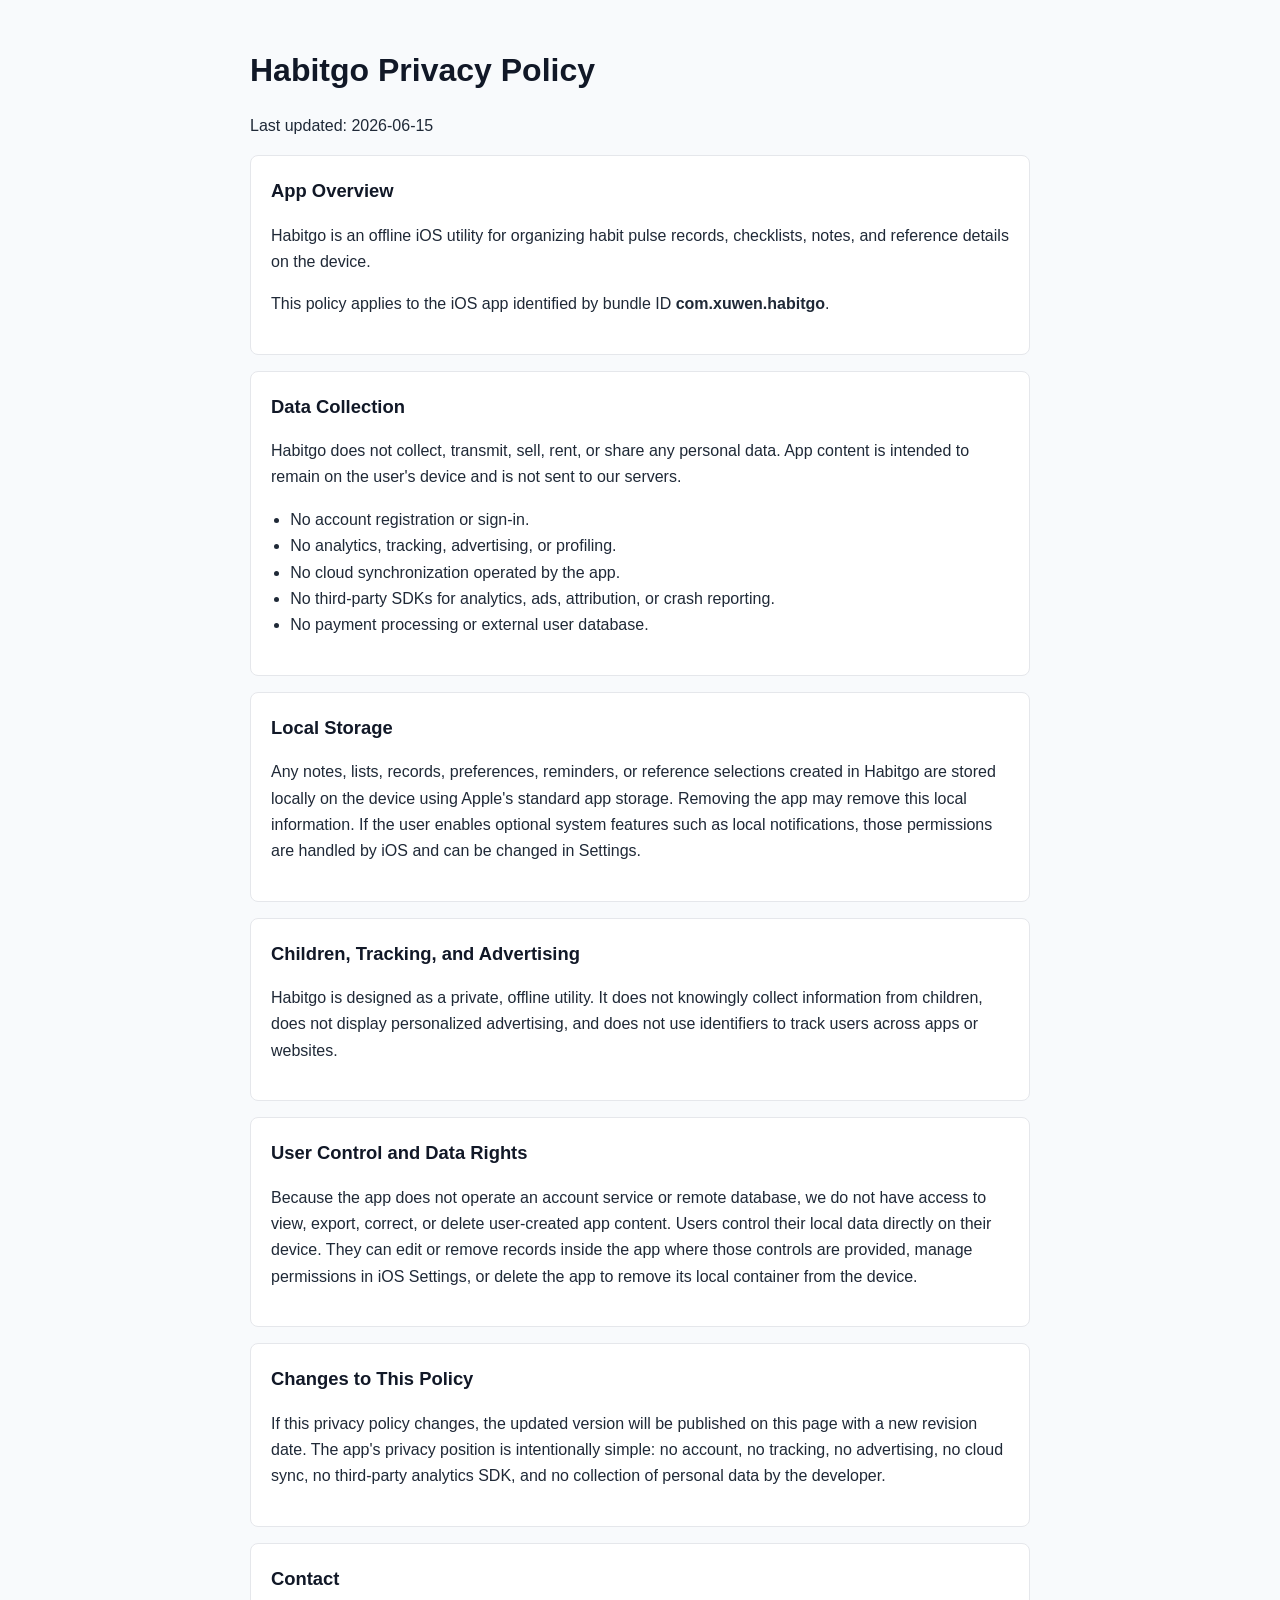
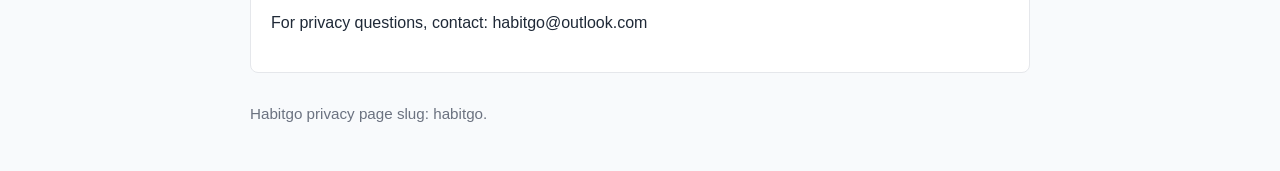
==== privacy-policy.html @ 3f5963d6 "Create privacy-policy.html" ====
<!doctype html>
<html lang="en">
<head>
  <meta charset="utf-8">
  <meta name="viewport" content="width=device-width, initial-scale=1">
  <title>Habitgo Privacy Policy</title>
  <style>
    body { margin: 0; font-family: -apple-system, BlinkMacSystemFont, "Segoe UI", sans-serif; color: #1f2937; background: #f8fafc; line-height: 1.65; }
    main { max-width: 780px; margin: 0 auto; padding: 44px 20px; }
    h1 { font-size: 2rem; margin: 0 0 6px; color: #111827; }
    h2 { font-size: 1.15rem; margin-top: 0; color: #111827; }
    section { background: #fff; border: 1px solid #e5e7eb; border-radius: 8px; padding: 20px; margin: 16px 0; }
    ul { padding-left: 1.2rem; }
    footer { color: #6b7280; font-size: .95rem; margin-top: 28px; }
  </style>
</head>
<body>
  <main>
    <h1>Habitgo Privacy Policy</h1>
    <p>Last updated: 2026-06-15</p>

    <section>
      <h2>App Overview</h2>
      <p>Habitgo is an offline iOS utility for organizing habit pulse records, checklists, notes, and reference details on the device.</p>
      <p>This policy applies to the iOS app identified by bundle ID <strong>com.xuwen.habitgo</strong>.</p>
    </section>

    <section>
      <h2>Data Collection</h2>
      <p>Habitgo does not collect, transmit, sell, rent, or share any personal data. App content is intended to remain on the user's device and is not sent to our servers.</p>
      <ul>
        <li>No account registration or sign-in.</li>
        <li>No analytics, tracking, advertising, or profiling.</li>
        <li>No cloud synchronization operated by the app.</li>
        <li>No third-party SDKs for analytics, ads, attribution, or crash reporting.</li>
        <li>No payment processing or external user database.</li>
      </ul>
    </section>

    <section>
      <h2>Local Storage</h2>
      <p>Any notes, lists, records, preferences, reminders, or reference selections created in Habitgo are stored locally on the device using Apple's standard app storage. Removing the app may remove this local information. If the user enables optional system features such as local notifications, those permissions are handled by iOS and can be changed in Settings.</p>
    </section>

    <section>
      <h2>Children, Tracking, and Advertising</h2>
      <p>Habitgo is designed as a private, offline utility. It does not knowingly collect information from children, does not display personalized advertising, and does not use identifiers to track users across apps or websites.</p>
    </section>

    <section>
      <h2>User Control and Data Rights</h2>
      <p>Because the app does not operate an account service or remote database, we do not have access to view, export, correct, or delete user-created app content. Users control their local data directly on their device. They can edit or remove records inside the app where those controls are provided, manage permissions in iOS Settings, or delete the app to remove its local container from the device.</p>
    </section>

    <section>
      <h2>Changes to This Policy</h2>
      <p>If this privacy policy changes, the updated version will be published on this page with a new revision date. The app's privacy position is intentionally simple: no account, no tracking, no advertising, no cloud sync, no third-party analytics SDK, and no collection of personal data by the developer.</p>
    </section>

    <section>
      <h2>Contact</h2>
      <p>For privacy questions, contact: habitgo@outlook.com</p>
    </section>

    <footer>Habitgo privacy page slug: habitgo.</footer>
  </main>
</body>
</html>
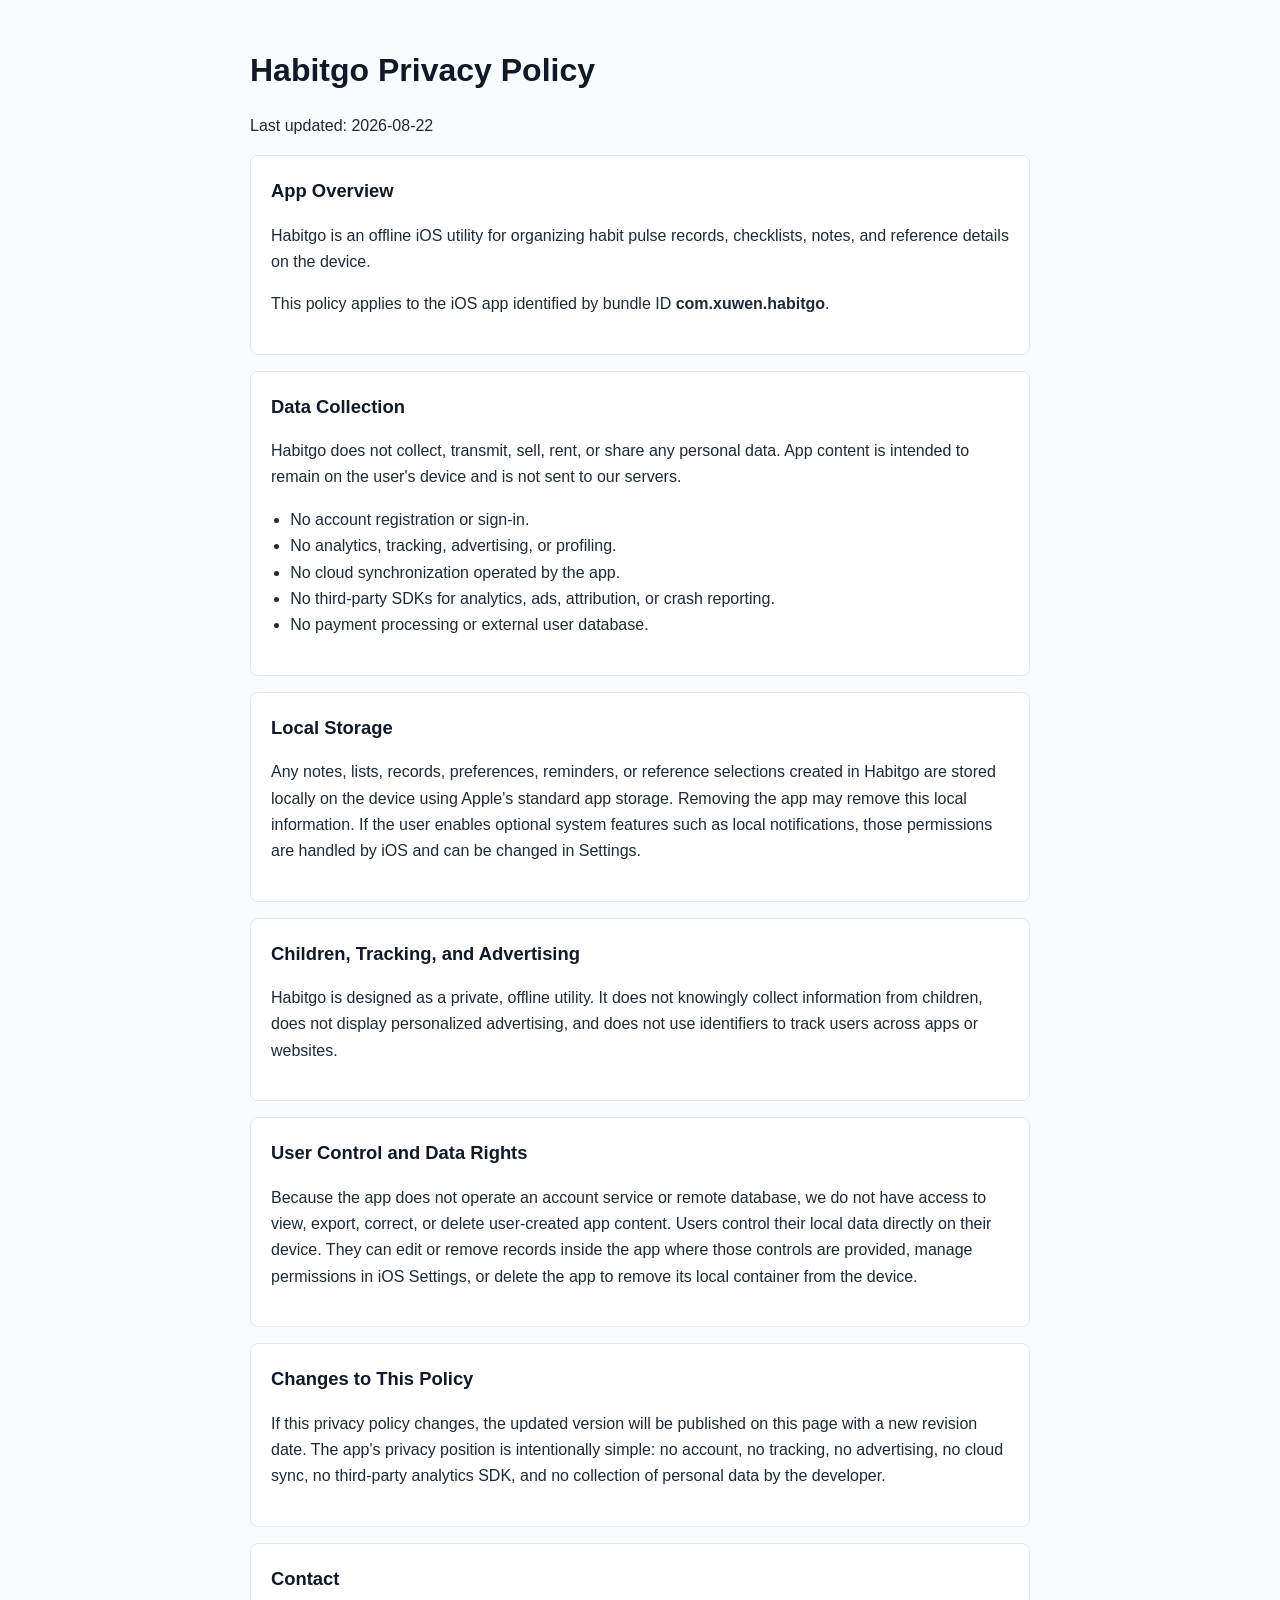
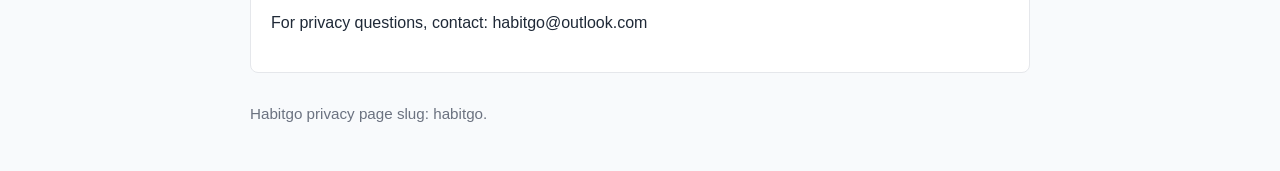
==== commit ce0d6482: "Update privacy-policy.html" ====
--- a/privacy-policy.html
+++ b/privacy-policy.html
@@ -17,7 +17,7 @@
 <body>
   <main>
     <h1>Habitgo Privacy Policy</h1>
-    <p>Last updated: 2026-06-15</p>
+    <p>Last updated: 2026-08-22</p>
 
     <section>
       <h2>App Overview</h2>
